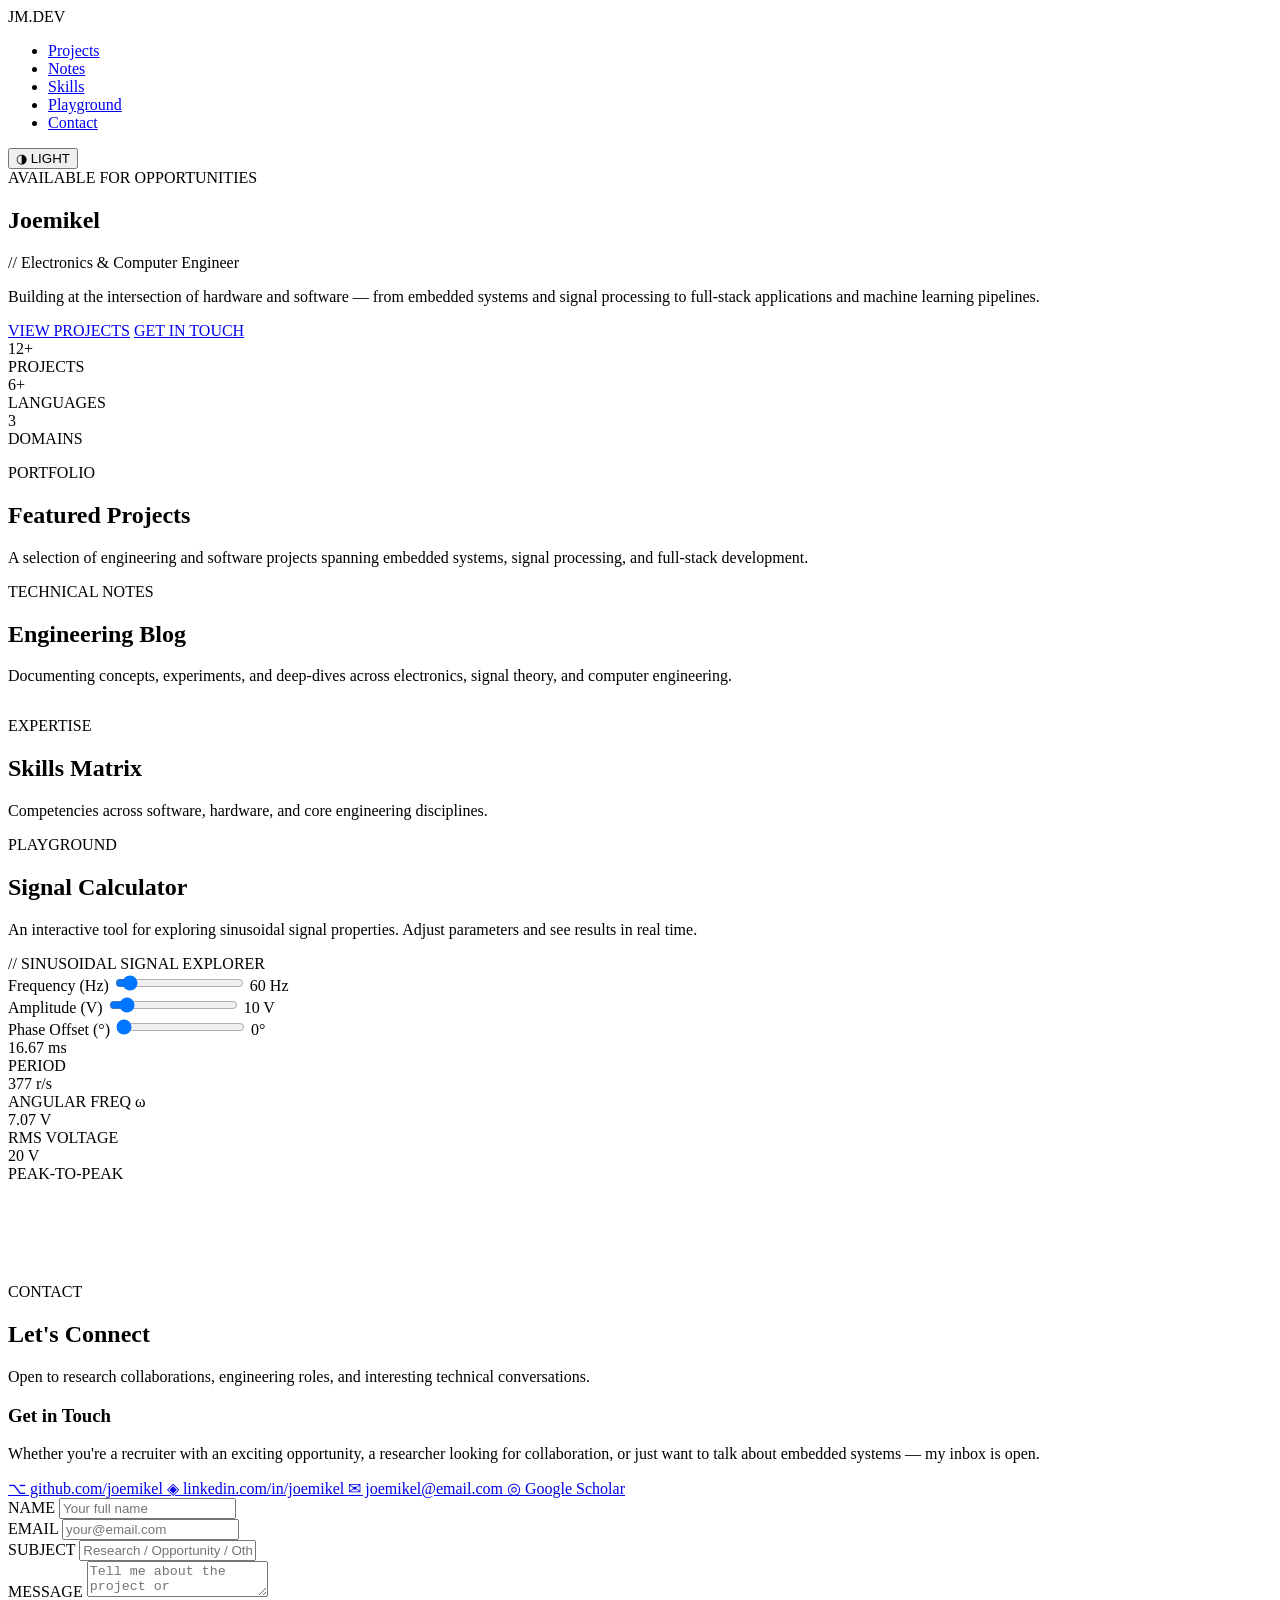
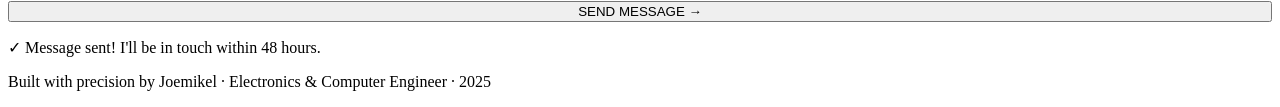
==== index.html @ c502a972 "Rename index.html.html to index.html" ====
<!DOCTYPE html>
<html lang="en">

<head>
  <meta charset="UTF-8" />
  <meta name="viewport" content="width=device-width, initial-scale=1.0" />
  <meta name="description"
    content="Joemikel — Electronics & Computer Engineer. Portfolio of projects in signal processing, embedded systems, and full-stack development." />
  <title>Joemikel — Engineer & Developer</title>

  <!-- =============================================
       FONTS — loaded from Google Fonts
       Space Mono  → used for code labels, tags, nav logo
       Syne        → used for headings and body text
  ================================================ -->
  <link rel="preconnect" href="https://fonts.googleapis.com" />
  <link
    href="https://fonts.googleapis.com/css2?family=Space+Mono:ital,wght@0,400;0,700;1,400&family=Syne:wght@400;600;700;800&display=swap"
    rel="stylesheet" />
  <link rel="stylesheet" href="JOEMIKEL'S_WEBSITE.CSS">
  <script src="JOEMIKEL'S_WEBSITE.js" defer></script>
</head>
<body>

  <!-- =============================================
       NAVIGATION
       Edit: logo text, nav link labels
  ================================================ -->
  <nav>
    <div class="nav-logo">JM.DEV</div>
    <ul class="nav-links">
      <li><a href="#projects">Projects</a></li>
      <li><a href="#blog">Notes</a></li>
      <li><a href="#skills">Skills</a></li>
      <li><a href="#interactive">Playground</a></li>
      <li><a href="#contact">Contact</a></li>
    </ul>
    <button class="theme-btn" onclick="toggleTheme()" id="themeBtn">◑ LIGHT</button>
  </nav>


  <!-- =============================================
       HERO SECTION
       Edit: eyebrow text, name, title, description,
             and the three stat numbers/labels
  ================================================ -->
  <section id="hero">
    <div class="hero-eyebrow">AVAILABLE FOR OPPORTUNITIES</div>
    <h1 class="hero-name">Joe<span>mikel</span></h1>
    <p class="hero-title">// Electronics &amp; Computer Engineer</p>
    <p class="hero-desc">
      Building at the intersection of hardware and software — from embedded systems
      and signal processing to full-stack applications and machine learning pipelines.
    </p>
    <div class="hero-cta">
      <a href="#projects" class="btn-primary">VIEW PROJECTS</a>
      <a href="#contact" class="btn-outline">GET IN TOUCH</a>
    </div>
    <div class="hero-stats">
      <div class="stat-item">
        <div class="stat-num">12+</div>
        <div class="stat-label">PROJECTS</div>
      </div>
      <div class="stat-item">
        <div class="stat-num">6+</div>
        <div class="stat-label">LANGUAGES</div>
      </div>
      <div class="stat-item">
        <div class="stat-num">3</div>
        <div class="stat-label">DOMAINS</div>
      </div>
    </div>
  </section>


  <!-- TECH STACK MARQUEE (content generated by JS) -->
  <div class="marquee-wrap">
    <div class="marquee-inner" id="marqueeInner"></div>
  </div>


  <!-- =============================================
       PROJECTS SECTION
       Edit: projects array in the <script> below
  ================================================ -->
  <section id="projects">
    <div class="reveal">
      <p class="section-tag">PORTFOLIO</p>
      <h2 class="section-title">Featured Projects</h2>
      <p class="section-sub">
        A selection of engineering and software projects spanning embedded systems,
        signal processing, and full-stack development.
      </p>
    </div>
    <div class="grid-3 reveal" id="projectGrid"></div>
  </section>


  <!-- =============================================
       BLOG / TECHNICAL NOTES SECTION
       Edit: posts array in the <script> below
  ================================================ -->
  <section id="blog">
    <div class="reveal">
      <p class="section-tag">TECHNICAL NOTES</p>
      <h2 class="section-title">Engineering Blog</h2>
      <p class="section-sub">
        Documenting concepts, experiments, and deep-dives across electronics,
        signal theory, and computer engineering.
      </p>
    </div>
    <div style="display:flex; flex-direction:column; gap:1.25rem" id="blogGrid" class="reveal"></div>
  </section>


  <!-- =============================================
       SKILLS MATRIX SECTION
       Edit: skillCats array in the <script> below
  ================================================ -->
  <section id="skills">
    <div class="reveal">
      <p class="section-tag">EXPERTISE</p>
      <h2 class="section-title">Skills Matrix</h2>
      <p class="section-sub">
        Competencies across software, hardware, and core engineering disciplines.
      </p>
    </div>
    <div class="skills-grid reveal" id="skillsGrid"></div>
  </section>


  <!-- =============================================
       INTERACTIVE SIGNAL CALCULATOR
       The sliders drive JS calculations in real time.
       Waveform is drawn on a <canvas> element.
  ================================================ -->
  <section id="interactive">
    <div class="reveal">
      <p class="section-tag">PLAYGROUND</p>
      <h2 class="section-title">Signal Calculator</h2>
      <p class="section-sub">
        An interactive tool for exploring sinusoidal signal properties.
        Adjust parameters and see results in real time.
      </p>
    </div>
    <div class="widget-wrap reveal">
      <div class="widget-title">// SINUSOIDAL SIGNAL EXPLORER</div>

      <div class="widget-row">
        <span class="widget-label">Frequency (Hz)</span>
        <input type="range" class="widget-slider" min="1" max="1000" value="60" id="freq" oninput="updateSignal()" />
        <span class="widget-val" id="freqVal">60 Hz</span>
      </div>

      <div class="widget-row">
        <span class="widget-label">Amplitude (V)</span>
        <input type="range" class="widget-slider" min="1" max="100" value="10" id="amp" oninput="updateSignal()" />
        <span class="widget-val" id="ampVal">10 V</span>
      </div>

      <div class="widget-row">
        <span class="widget-label">Phase Offset (°)</span>
        <input type="range" class="widget-slider" min="0" max="360" value="0" id="phase" oninput="updateSignal()" />
        <span class="widget-val" id="phaseVal">0°</span>
      </div>

      <div class="widget-output">
        <div class="out-item">
          <div class="out-num" id="outPeriod">16.67 ms</div>
          <div class="out-label">PERIOD</div>
        </div>
        <div class="out-item">
          <div class="out-num" id="outOmega">377 r/s</div>
          <div class="out-label">ANGULAR FREQ ω</div>
        </div>
        <div class="out-item">
          <div class="out-num" id="outRMS">7.07 V</div>
          <div class="out-label">RMS VOLTAGE</div>
        </div>
        <div class="out-item">
          <div class="out-num" id="outPkPk">20 V</div>
          <div class="out-label">PEAK-TO-PEAK</div>
        </div>
      </div>

      <canvas class="wave-canvas" id="waveCanvas" height="80"></canvas>
    </div>
  </section>


  <!-- =============================================
       CONTACT SECTION
       Edit: social link hrefs, email address, intro text
  ================================================ -->
  <section id="contact">
    <div class="reveal">
      <p class="section-tag">CONTACT</p>
      <h2 class="section-title">Let's Connect</h2>
      <p class="section-sub">
        Open to research collaborations, engineering roles,
        and interesting technical conversations.
      </p>
    </div>

    <div class="contact-wrap reveal">

      <!-- LEFT COLUMN: info + social links -->
      <div class="contact-info">
        <h3>Get in Touch</h3>
        <p>
          Whether you're a recruiter with an exciting opportunity, a researcher
          looking for collaboration, or just want to talk about embedded systems
          — my inbox is open.
        </p>
        <div class="social-links">
          <!-- Edit the href values with your real URLs -->
          <a href="https://github.com/YOUR_USERNAME" class="social-link" target="_blank">
            <span class="social-icon">⌥</span> github.com/joemikel
          </a>
          <a href="https://linkedin.com/in/YOUR_PROFILE" class="social-link" target="_blank">
            <span class="social-icon">◈</span> linkedin.com/in/joemikel
          </a>
          <a href="mailto:your@email.com" class="social-link">
            <span class="social-icon">✉</span> joemikel@email.com
          </a>
          <a href="https://scholar.google.com" class="social-link" target="_blank">
            <span class="social-icon">◎</span> Google Scholar
          </a>
        </div>
      </div>

      <!-- RIGHT COLUMN: contact form -->
      <div>
        <div class="form-group">
          <label>NAME</label>
          <input type="text" placeholder="Your full name" id="cName" />
        </div>
        <div class="form-group">
          <label>EMAIL</label>
          <input type="email" placeholder="your@email.com" id="cEmail" />
        </div>
        <div class="form-group">
          <label>SUBJECT</label>
          <input type="text" placeholder="Research / Opportunity / Other" id="cSubject" />
        </div>
        <div class="form-group">
          <label>MESSAGE</label>
          <textarea placeholder="Tell me about the project or opportunity..." id="cMsg"></textarea>
        </div>
        <button class="btn-primary" onclick="submitForm()" style="width:100%; justify-content:center">
          SEND MESSAGE →
        </button>
        <p class="form-success" id="formSuccess">
          ✓ Message sent! I'll be in touch within 48 hours.
        </p>
      </div>

    </div>
  </section>


  <!-- FOOTER -->
  <footer>
    <p>
      Built with precision by <span>Joemikel</span> ·
      Electronics &amp; Computer Engineer ·
      <span>2025</span>
    </p>
  </footer>

</body>

</html>
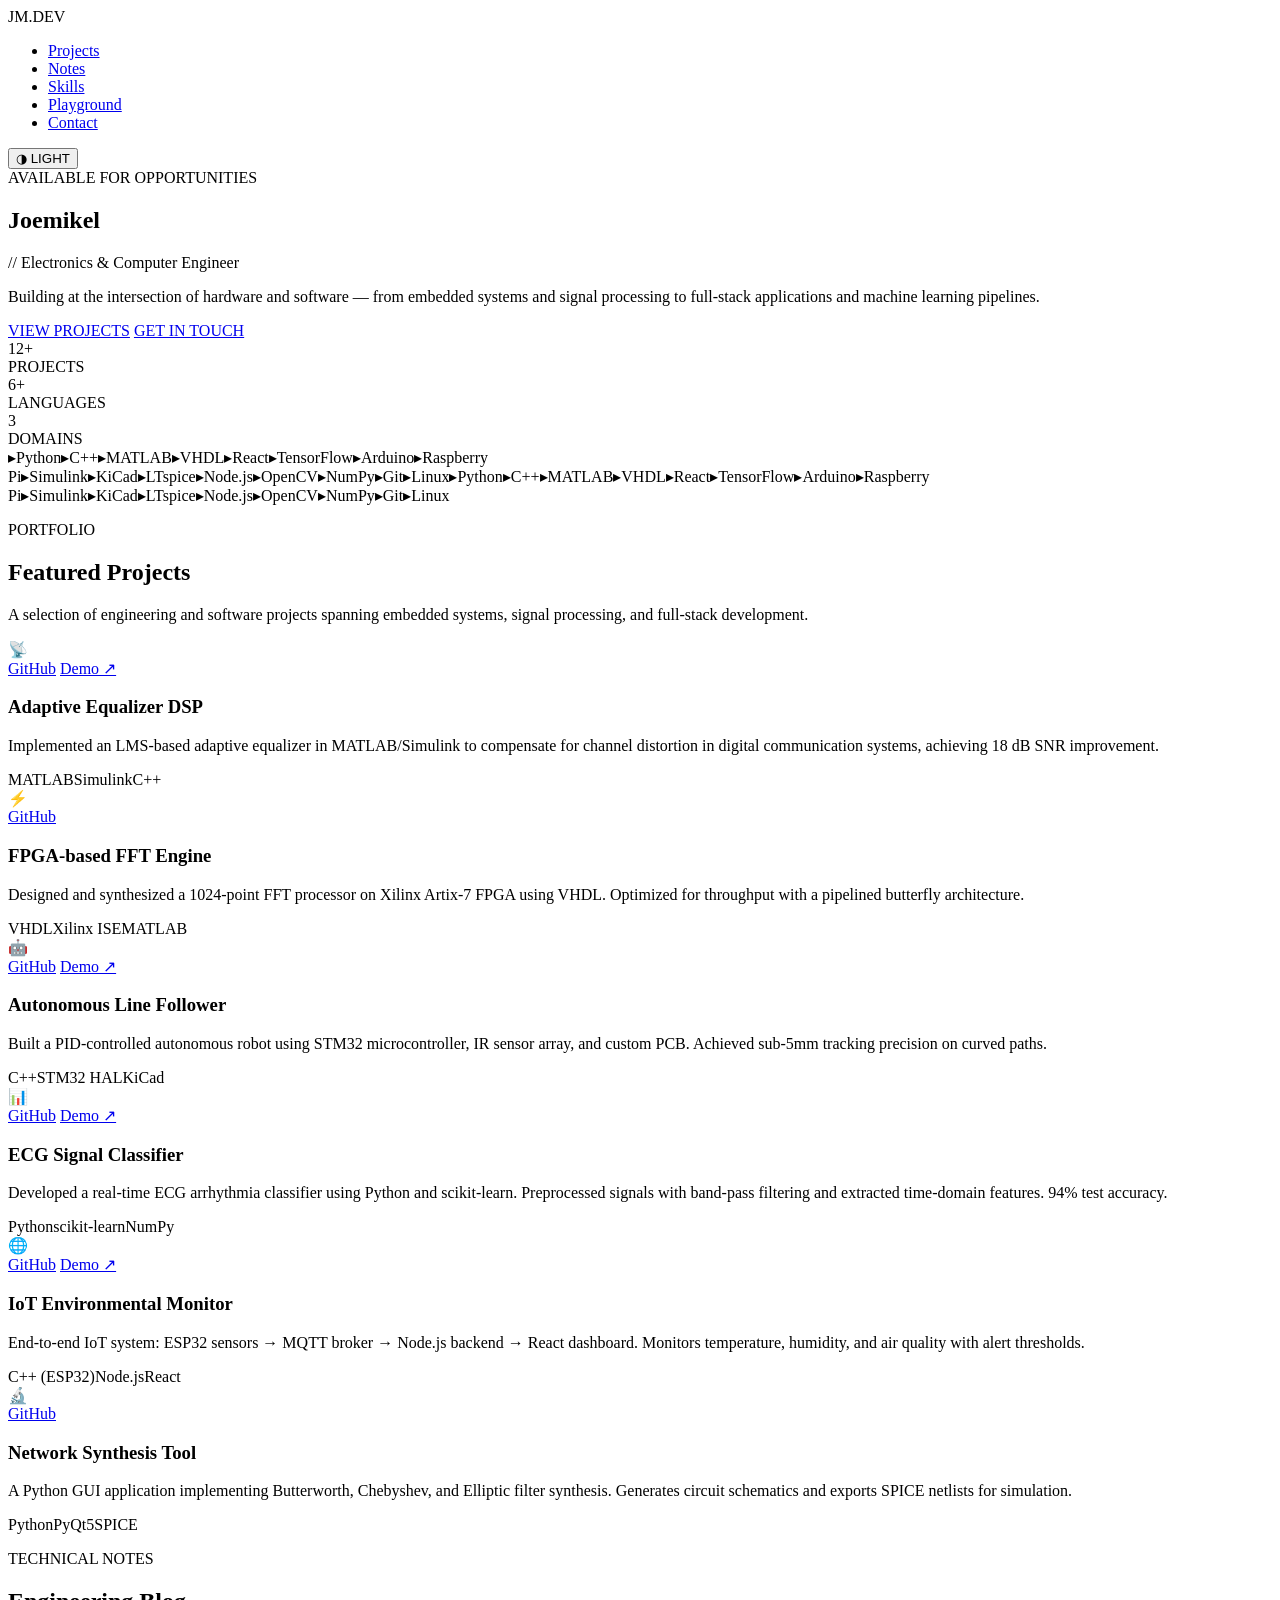
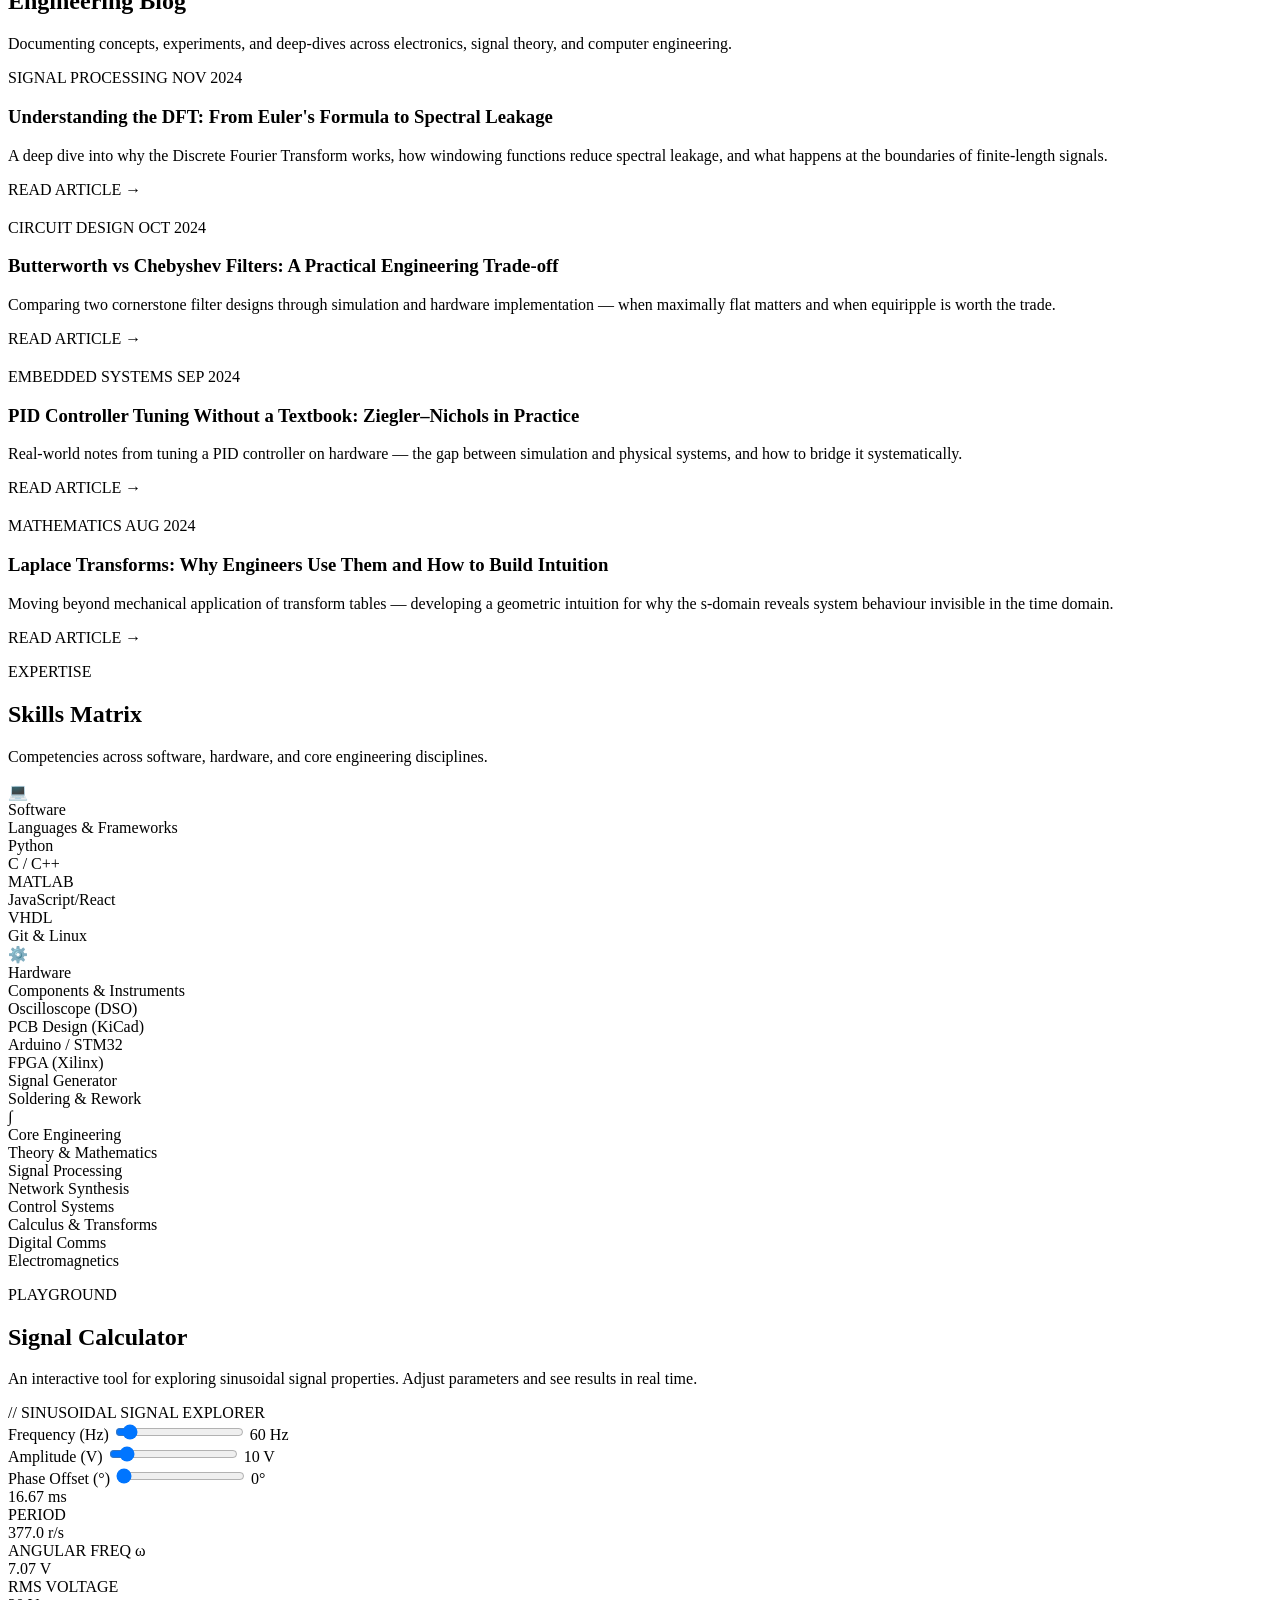
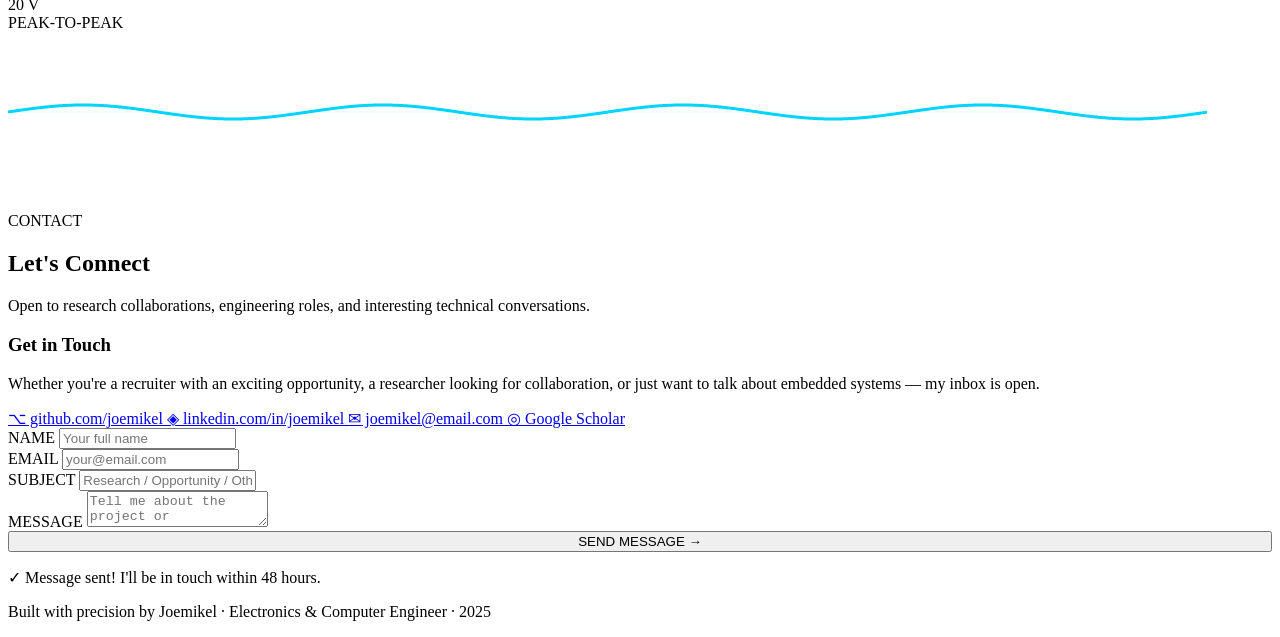
==== commit 5b0629ec: "Update index.html" ====
--- a/index.html
+++ b/index.html
@@ -17,8 +17,8 @@
   <link
     href="https://fonts.googleapis.com/css2?family=Space+Mono:ital,wght@0,400;0,700;1,400&family=Syne:wght@400;600;700;800&display=swap"
     rel="stylesheet" />
-  <link rel="stylesheet" href="JOEMIKEL'S_WEBSITE.CSS">
-  <script src="JOEMIKEL'S_WEBSITE.js" defer></script>
+  <link rel="stylesheet" href="index.CSS">
+  <script src="index.js" defer></script>
 </head>
 <body>
 
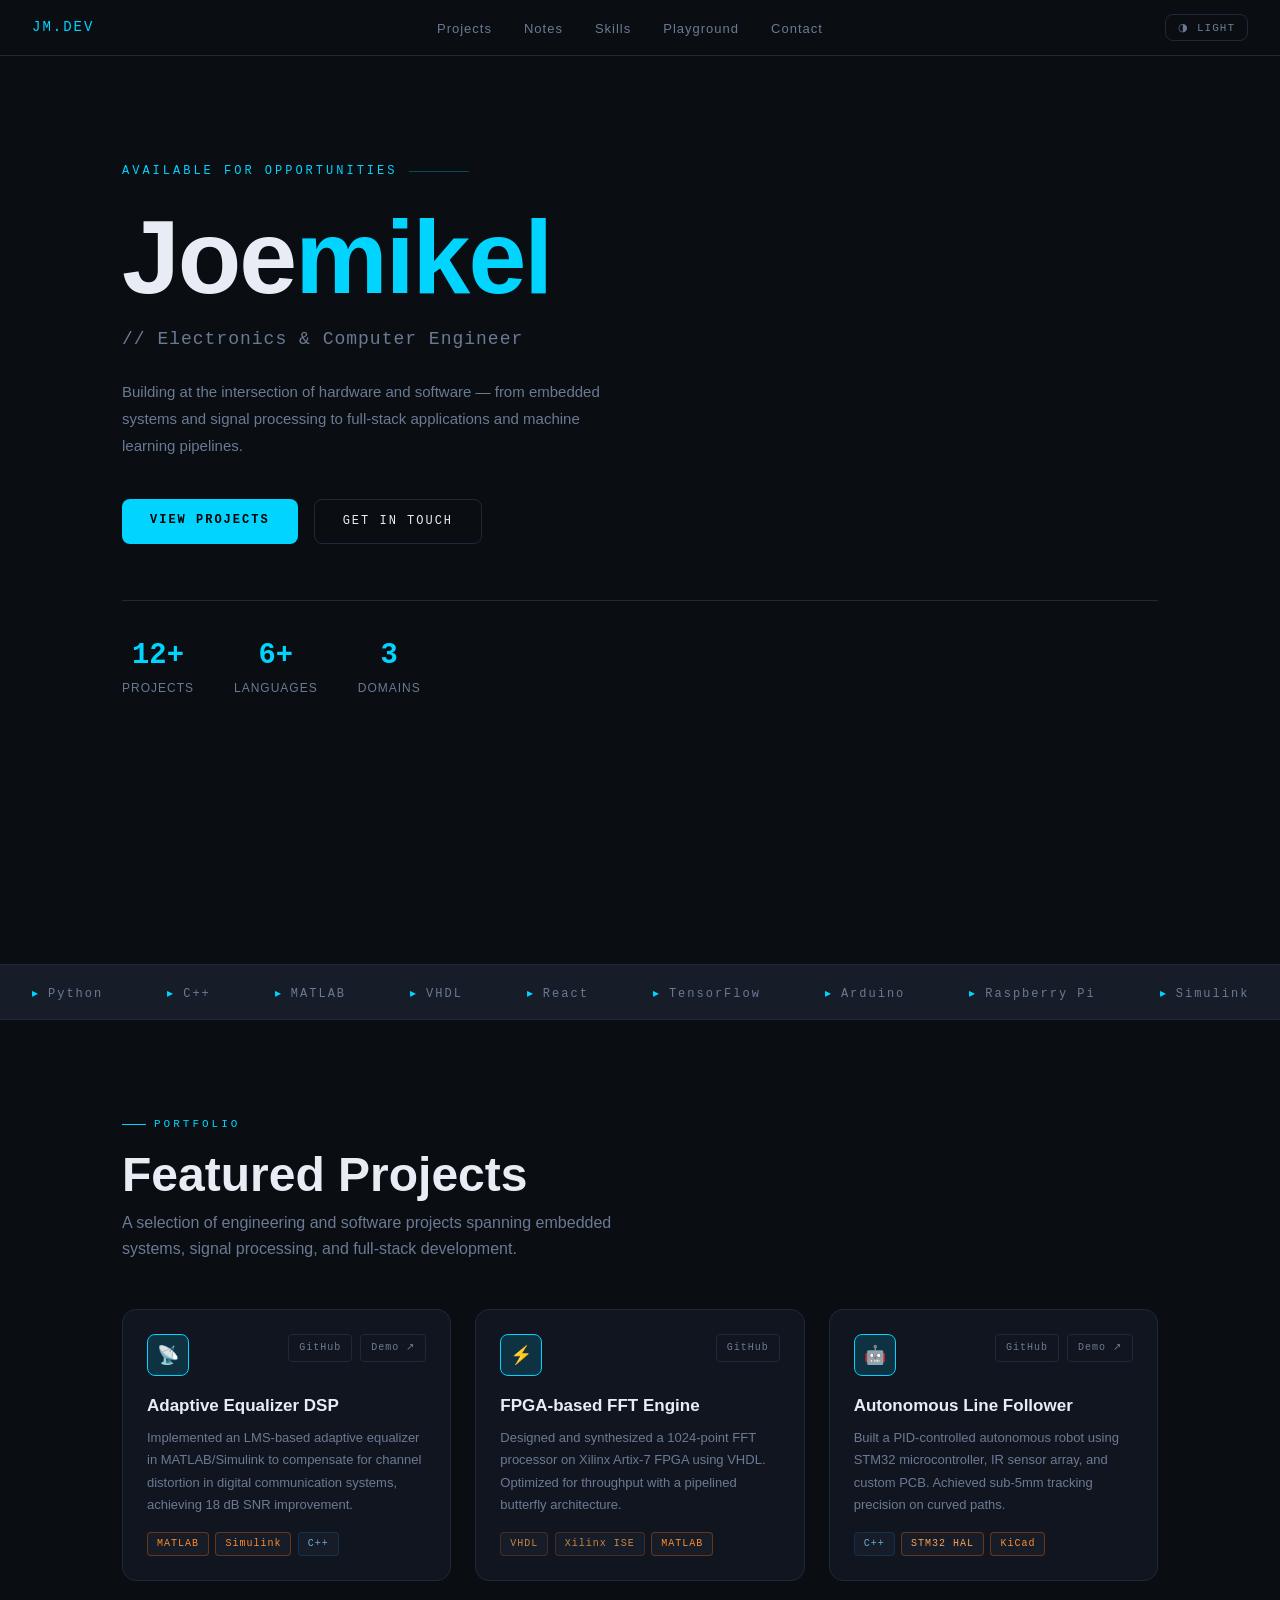
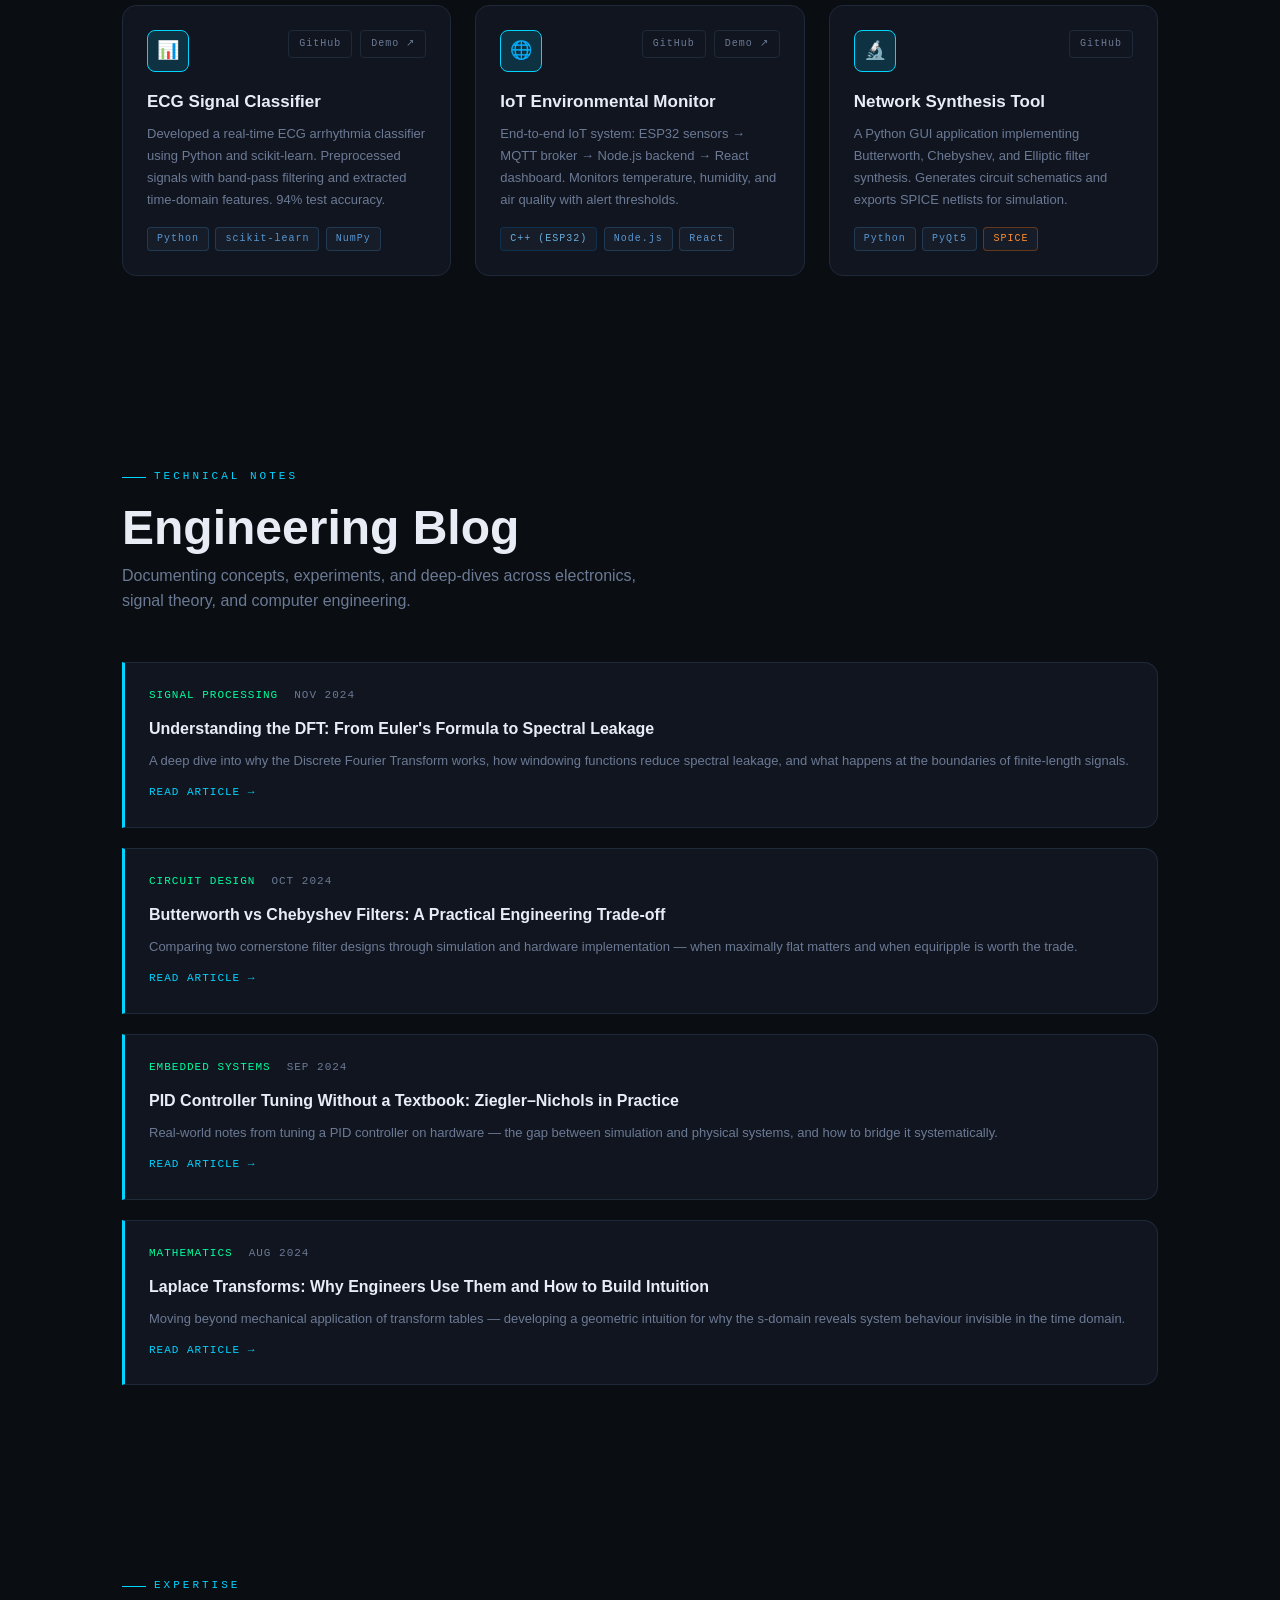
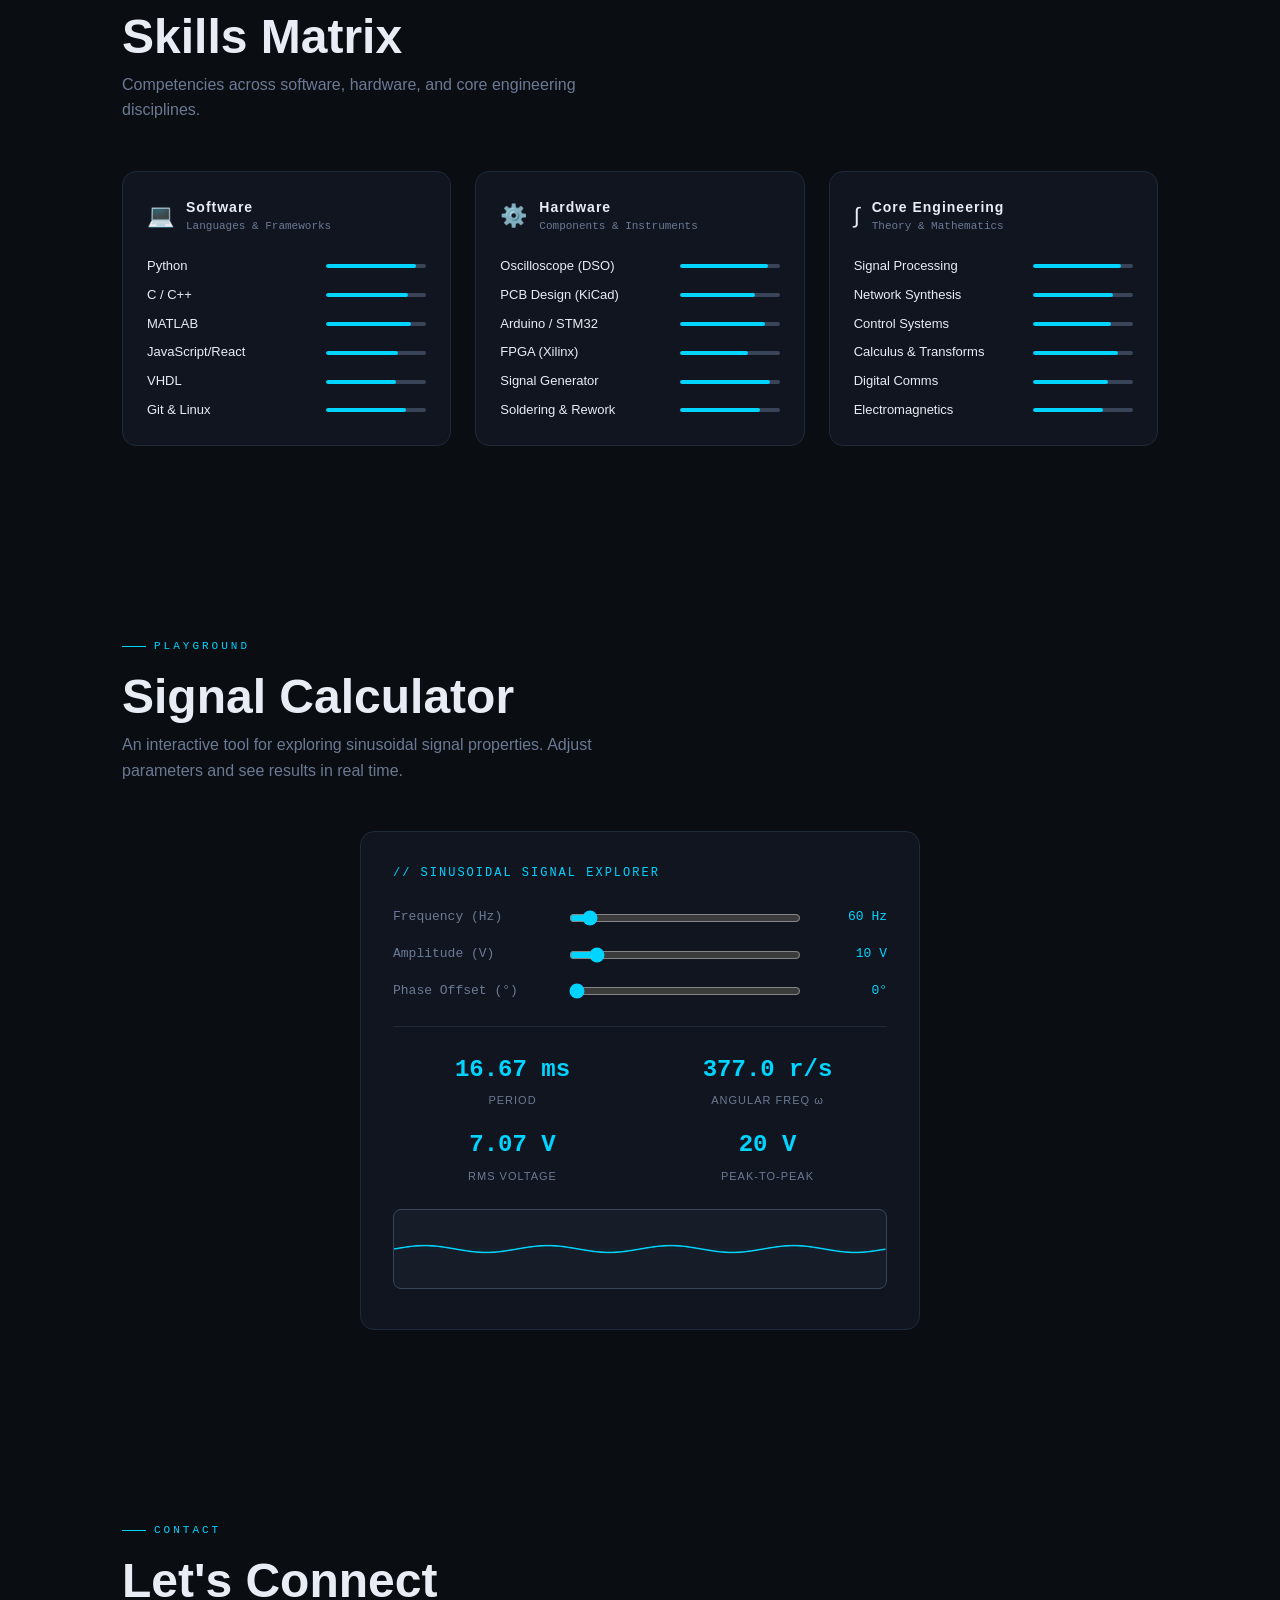
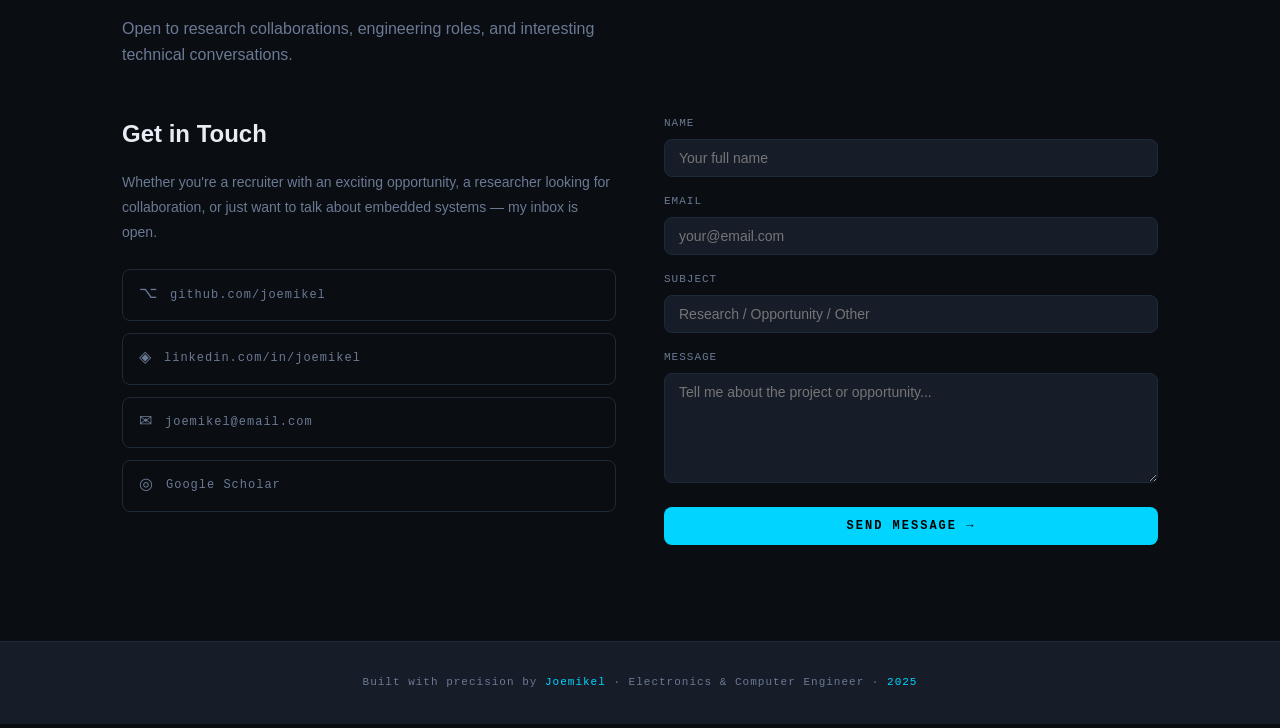
==== commit de871216: "Update index.html" ====
--- a/index.html
+++ b/index.html
@@ -17,7 +17,7 @@
   <link
     href="https://fonts.googleapis.com/css2?family=Space+Mono:ital,wght@0,400;0,700;1,400&family=Syne:wght@400;600;700;800&display=swap"
     rel="stylesheet" />
-  <link rel="stylesheet" href="index.CSS">
+  <link rel="stylesheet" href="index.css">
   <script src="index.js" defer></script>
 </head>
 <body>
--- a/index.css
+++ b/index.css
@@ -0,0 +1,874 @@
+    /* ============================================
+       RESET & BASE
+    ============================================ */
+    * {
+        margin: 0;
+        padding: 0;
+        box-sizing: border-box;
+    }
+
+    /* ============================================
+       CSS VARIABLES — DARK THEME (default)
+       To change the accent color, edit --accent.
+       To change the background, edit --bg.
+    ============================================ */
+    :root {
+        --bg: #0a0d12;
+        --bg2: #111520;
+        --bg3: #161c28;
+        --card-border: #1e2a3a;
+        --text: #e8edf5;
+        --muted: #6b7a94;
+        --dim: #3a4458;
+        --accent: #00d4ff;
+        /* ← CHANGE THIS to your preferred accent color */
+        --accent2: #0099cc;
+        --accent-glow: rgba(0, 212, 255, 0.15);
+        --green: #00ff9d;
+        --amber: #ffb347;
+        --mono: 'Space Mono', monospace;
+        --sans: 'Syne', sans-serif;
+        --radius: 8px;
+        --radius-lg: 14px;
+    }
+
+    /* ============================================
+       LIGHT THEME — toggled by adding .light to <body>
+    ============================================ */
+    .light {
+        --bg: #f0f4f8;
+        --bg2: #e4ecf4;
+        --bg3: #d8e4f0;
+        --card-border: #c5d5e8;
+        --text: #0d1b2a;
+        --muted: #4a6080;
+        --dim: #9ab0c8;
+        --accent: #0077aa;
+        --accent2: #005580;
+        --accent-glow: rgba(0, 119, 170, 0.1);
+        --green: #007a47;
+        --amber: #b36b00;
+    }
+
+    html {
+        scroll-behavior: smooth;
+    }
+
+    body {
+        background: var(--bg);
+        color: var(--text);
+        font-family: var(--sans);
+        font-size: 16px;
+        line-height: 1.6;
+        transition: background .3s, color .3s;
+        overflow-x: hidden;
+    }
+
+    a {
+        color: var(--accent);
+        text-decoration: none;
+    }
+
+    a:hover {
+        text-decoration: underline;
+    }
+
+    /* ============================================
+       NAVIGATION
+    ============================================ */
+    nav {
+        position: fixed;
+        top: 0;
+        left: 0;
+        right: 0;
+        z-index: 100;
+        background: var(--bg);
+        border-bottom: 1px solid var(--card-border);
+        backdrop-filter: blur(10px);
+        display: flex;
+        align-items: center;
+        justify-content: space-between;
+        padding: 0 2rem;
+        height: 56px;
+    }
+
+    .nav-logo {
+        font-family: var(--mono);
+        font-size: 14px;
+        color: var(--accent);
+        letter-spacing: 2px;
+    }
+
+    .nav-links {
+        display: flex;
+        gap: 2rem;
+        list-style: none;
+    }
+
+    .nav-links a {
+        font-size: 13px;
+        letter-spacing: 1px;
+        color: var(--muted);
+        transition: color .2s;
+    }
+
+    .nav-links a:hover {
+        color: var(--text);
+        text-decoration: none;
+    }
+
+    .theme-btn {
+        background: none;
+        border: 1px solid var(--card-border);
+        color: var(--muted);
+        padding: 6px 12px;
+        border-radius: var(--radius);
+        cursor: pointer;
+        font-family: var(--mono);
+        font-size: 11px;
+        letter-spacing: 1px;
+        transition: all .2s;
+    }
+
+    .theme-btn:hover {
+        border-color: var(--accent);
+        color: var(--accent);
+    }
+
+    /* ============================================
+       SHARED SECTION LAYOUT
+    ============================================ */
+    section {
+        padding: 6rem 2rem;
+        max-width: 1100px;
+        margin: 0 auto;
+    }
+
+    .section-tag {
+        font-family: var(--mono);
+        font-size: 11px;
+        color: var(--accent);
+        letter-spacing: 3px;
+        text-transform: uppercase;
+        margin-bottom: 1rem;
+        display: flex;
+        align-items: center;
+        gap: .5rem;
+    }
+
+    .section-tag::before {
+        content: '';
+        display: inline-block;
+        width: 24px;
+        height: 1px;
+        background: var(--accent);
+    }
+
+    h2.section-title {
+        font-size: clamp(2rem, 5vw, 3rem);
+        font-weight: 800;
+        margin-bottom: .5rem;
+        line-height: 1.1;
+    }
+
+    .section-sub {
+        color: var(--muted);
+        margin-bottom: 3rem;
+        max-width: 520px;
+    }
+
+    /* ============================================
+       HERO SECTION
+       Edit: hero-name, hero-title, hero-desc
+    ============================================ */
+    #hero {
+        min-height: 100vh;
+        display: flex;
+        flex-direction: column;
+        justify-content: center;
+        padding-top: 56px;
+        max-width: 1100px;
+        margin: 0 auto;
+    }
+
+    .hero-eyebrow {
+        font-family: var(--mono);
+        font-size: 12px;
+        color: var(--accent);
+        letter-spacing: 3px;
+        margin-bottom: 1.5rem;
+        display: flex;
+        align-items: center;
+        gap: .75rem;
+    }
+
+    .hero-eyebrow::after {
+        content: '';
+        flex: 1;
+        height: 1px;
+        background: var(--accent);
+        opacity: .3;
+        max-width: 60px;
+    }
+
+    h1.hero-name {
+        font-size: clamp(3rem, 9vw, 6.5rem);
+        font-weight: 800;
+        line-height: 1;
+        margin-bottom: 1rem;
+        letter-spacing: -2px;
+    }
+
+    h1.hero-name span {
+        color: var(--accent);
+    }
+
+    .hero-title {
+        font-family: var(--mono);
+        font-size: clamp(14px, 2vw, 18px);
+        color: var(--muted);
+        margin-bottom: 1.5rem;
+        letter-spacing: 1px;
+    }
+
+    .hero-desc {
+        max-width: 500px;
+        color: var(--muted);
+        line-height: 1.8;
+        margin-bottom: 2.5rem;
+        font-size: 15px;
+    }
+
+    .hero-cta {
+        display: flex;
+        gap: 1rem;
+        flex-wrap: wrap;
+    }
+
+    /* Buttons */
+    .btn-primary {
+        background: var(--accent);
+        color: #000;
+        padding: 12px 28px;
+        border-radius: var(--radius);
+        font-family: var(--mono);
+        font-size: 12px;
+        letter-spacing: 2px;
+        font-weight: 700;
+        border: none;
+        cursor: pointer;
+        transition: all .2s;
+        display: inline-block;
+    }
+
+    .btn-primary:hover {
+        background: var(--accent2);
+        transform: translateY(-1px);
+        text-decoration: none;
+        color: #000;
+    }
+
+    .btn-outline {
+        background: transparent;
+        color: var(--text);
+        padding: 12px 28px;
+        border-radius: var(--radius);
+        font-family: var(--mono);
+        font-size: 12px;
+        letter-spacing: 2px;
+        border: 1px solid var(--card-border);
+        cursor: pointer;
+        transition: all .2s;
+        display: inline-block;
+    }
+
+    .btn-outline:hover {
+        border-color: var(--accent);
+        color: var(--accent);
+        transform: translateY(-1px);
+        text-decoration: none;
+    }
+
+    /* Stats bar */
+    .hero-stats {
+        display: flex;
+        gap: 2.5rem;
+        margin-top: 3.5rem;
+        padding-top: 2rem;
+        border-top: 1px solid var(--card-border);
+    }
+
+    .stat-item {
+        text-align: center;
+    }
+
+    .stat-num {
+        font-size: 1.8rem;
+        font-weight: 800;
+        color: var(--accent);
+        font-family: var(--mono);
+    }
+
+    .stat-label {
+        font-size: 12px;
+        color: var(--muted);
+        letter-spacing: 1px;
+    }
+
+    /* ============================================
+       TECH STACK MARQUEE
+       Edit: techStack array in the JS section below
+    ============================================ */
+    .marquee-wrap {
+        background: var(--bg3);
+        border-top: 1px solid var(--card-border);
+        border-bottom: 1px solid var(--card-border);
+        padding: 14px 0;
+        overflow: hidden;
+        white-space: nowrap;
+        margin-top: 4rem;
+    }
+
+    .marquee-inner {
+        display: inline-block;
+        animation: marquee 22s linear infinite;
+    }
+
+    .marquee-item {
+        display: inline-block;
+        font-family: var(--mono);
+        font-size: 12px;
+        color: var(--muted);
+        letter-spacing: 2px;
+        margin: 0 2rem;
+    }
+
+    .marquee-item span {
+        color: var(--accent);
+        margin-right: .5rem;
+    }
+
+    @keyframes marquee {
+        from {
+            transform: translateX(0);
+        }
+
+        to {
+            transform: translateX(-50%);
+        }
+    }
+
+    /* ============================================
+       PROJECT CARDS
+       Edit: projects array in the JS section below
+    ============================================ */
+    .grid-3 {
+        display: grid;
+        grid-template-columns: repeat(auto-fill, minmax(300px, 1fr));
+        gap: 1.5rem;
+    }
+
+    .card {
+        background: var(--bg2);
+        border: 1px solid var(--card-border);
+        border-radius: var(--radius-lg);
+        padding: 1.5rem;
+        transition: border-color .2s, transform .2s;
+    }
+
+    .card:hover {
+        border-color: var(--accent);
+        transform: translateY(-2px);
+    }
+
+    .card-header {
+        display: flex;
+        justify-content: space-between;
+        align-items: flex-start;
+        margin-bottom: 1rem;
+    }
+
+    .card-icon {
+        width: 42px;
+        height: 42px;
+        background: var(--accent-glow);
+        border: 1px solid var(--accent);
+        border-radius: var(--radius);
+        display: flex;
+        align-items: center;
+        justify-content: center;
+        font-size: 18px;
+    }
+
+    .card-links {
+        display: flex;
+        gap: .5rem;
+    }
+
+    .link-btn {
+        font-family: var(--mono);
+        font-size: 10px;
+        letter-spacing: 1px;
+        padding: 5px 10px;
+        border: 1px solid var(--card-border);
+        border-radius: 4px;
+        color: var(--muted);
+        transition: all .2s;
+    }
+
+    .link-btn:hover {
+        border-color: var(--accent);
+        color: var(--accent);
+        text-decoration: none;
+    }
+
+    .card h3 {
+        font-size: 17px;
+        font-weight: 700;
+        margin-bottom: .5rem;
+    }
+
+    .card p {
+        font-size: 13px;
+        color: var(--muted);
+        margin-bottom: 1rem;
+        line-height: 1.7;
+    }
+
+    /* Language Tags */
+    .tags {
+        display: flex;
+        flex-wrap: wrap;
+        gap: .4rem;
+    }
+
+    .tag {
+        font-family: var(--mono);
+        font-size: 10px;
+        letter-spacing: 1px;
+        padding: 3px 9px;
+        border-radius: 4px;
+        background: var(--bg3);
+        border: 1px solid var(--dim);
+        color: var(--muted);
+    }
+
+    /* Color-coded language tags — add more as needed */
+    .tag.py {
+        border-color: #3776ab55;
+        color: #5898d4;
+    }
+
+    /* Python — blue  */
+    .tag.cpp {
+        border-color: #00599c55;
+        color: #6aaddb;
+    }
+
+    /* C++    — cyan  */
+    .tag.mat {
+        border-color: #ff6c0055;
+        color: #ff8c2a;
+    }
+
+    /* MATLAB — orange */
+    .tag.vhd {
+        border-color: #a0522d55;
+        color: #cd853f;
+    }
+
+    /* VHDL   — brown */
+    .tag.c {
+        border-color: #ff6c0055;
+        color: #ff9f50;
+    }
+
+    /* C      — amber */
+    .tag.js {
+        border-color: #f7df1e55;
+        color: #c9b400;
+    }
+
+    /* JS     — yellow */
+
+    /* ============================================
+       BLOG / TECHNICAL NOTES
+       Edit: posts array in the JS section below
+    ============================================ */
+    .blog-card {
+        border-left: 3px solid var(--accent);
+        background: var(--bg2);
+        border-radius: 0 var(--radius-lg) var(--radius-lg) 0;
+        border-top: 1px solid var(--card-border);
+        border-right: 1px solid var(--card-border);
+        border-bottom: 1px solid var(--card-border);
+        padding: 1.5rem;
+        transition: all .2s;
+    }
+
+    .blog-card:hover {
+        background: var(--bg3);
+    }
+
+    .blog-meta {
+        font-family: var(--mono);
+        font-size: 11px;
+        color: var(--muted);
+        letter-spacing: 1px;
+        margin-bottom: .75rem;
+        display: flex;
+        gap: 1rem;
+    }
+
+    .blog-cat {
+        color: var(--green);
+    }
+
+    .blog-card h3 {
+        font-size: 16px;
+        font-weight: 700;
+        margin-bottom: .5rem;
+    }
+
+    .blog-card p {
+        font-size: 13px;
+        color: var(--muted);
+        line-height: 1.7;
+    }
+
+    .read-more {
+        font-family: var(--mono);
+        font-size: 11px;
+        color: var(--accent);
+        letter-spacing: 1px;
+        display: inline-flex;
+        align-items: center;
+        gap: .3rem;
+        margin-top: .75rem;
+        cursor: pointer;
+    }
+
+    /* ============================================
+       SKILLS MATRIX
+       Edit: skillCats array in the JS section below
+    ============================================ */
+    .skills-grid {
+        display: grid;
+        grid-template-columns: repeat(auto-fill, minmax(280px, 1fr));
+        gap: 1.5rem;
+    }
+
+    .skill-cat {
+        background: var(--bg2);
+        border: 1px solid var(--card-border);
+        border-radius: var(--radius-lg);
+        padding: 1.5rem;
+    }
+
+    .skill-cat-header {
+        display: flex;
+        align-items: center;
+        gap: .75rem;
+        margin-bottom: 1.25rem;
+    }
+
+    .skill-cat-icon {
+        font-size: 22px;
+    }
+
+    .skill-cat-title {
+        font-size: 14px;
+        font-weight: 700;
+        letter-spacing: 1px;
+    }
+
+    .skill-cat-sub {
+        font-size: 11px;
+        color: var(--muted);
+        font-family: var(--mono);
+    }
+
+    .skill-list {
+        display: flex;
+        flex-direction: column;
+        gap: .5rem;
+    }
+
+    .skill-item {
+        display: flex;
+        align-items: center;
+        justify-content: space-between;
+        font-size: 13px;
+    }
+
+    .skill-bar-wrap {
+        width: 100px;
+        height: 4px;
+        background: var(--dim);
+        border-radius: 2px;
+        overflow: hidden;
+    }
+
+    .skill-bar {
+        height: 100%;
+        border-radius: 2px;
+        background: var(--accent);
+        transition: width 1s ease;
+    }
+
+    /* ============================================
+       SIGNAL CALCULATOR (Interactive Widget)
+    ============================================ */
+    .widget-wrap {
+        background: var(--bg2);
+        border: 1px solid var(--card-border);
+        border-radius: var(--radius-lg);
+        padding: 2rem;
+        max-width: 560px;
+        margin: 0 auto;
+    }
+
+    .widget-title {
+        font-family: var(--mono);
+        font-size: 12px;
+        letter-spacing: 2px;
+        color: var(--accent);
+        margin-bottom: 1.5rem;
+    }
+
+    .widget-row {
+        display: flex;
+        align-items: center;
+        justify-content: space-between;
+        margin-bottom: 1rem;
+        gap: 1rem;
+    }
+
+    .widget-label {
+        font-size: 13px;
+        color: var(--muted);
+        font-family: var(--mono);
+        min-width: 160px;
+    }
+
+    .widget-slider {
+        flex: 1;
+        accent-color: var(--accent);
+    }
+
+    .widget-val {
+        font-family: var(--mono);
+        font-size: 13px;
+        color: var(--accent);
+        min-width: 70px;
+        text-align: right;
+    }
+
+    .widget-output {
+        margin-top: 1.5rem;
+        padding-top: 1.5rem;
+        border-top: 1px solid var(--card-border);
+        display: grid;
+        grid-template-columns: 1fr 1fr;
+        gap: 1rem;
+    }
+
+    .out-item {
+        text-align: center;
+    }
+
+    .out-num {
+        font-family: var(--mono);
+        font-size: 1.5rem;
+        font-weight: 700;
+        color: var(--accent);
+    }
+
+    .out-label {
+        font-size: 11px;
+        color: var(--muted);
+        letter-spacing: 1px;
+        margin-top: .2rem;
+    }
+
+    .wave-canvas {
+        width: 100%;
+        height: 80px;
+        margin-top: 1.5rem;
+        border: 1px solid var(--dim);
+        border-radius: var(--radius);
+        background: var(--bg3);
+    }
+
+    /* ============================================
+       CONTACT SECTION
+       Edit: social links in the HTML below
+    ============================================ */
+    .contact-wrap {
+        display: grid;
+        grid-template-columns: 1fr 1fr;
+        gap: 3rem;
+        align-items: start;
+    }
+
+    .contact-info h3 {
+        font-size: 1.5rem;
+        font-weight: 700;
+        margin-bottom: 1rem;
+    }
+
+    .contact-info p {
+        color: var(--muted);
+        font-size: 14px;
+        line-height: 1.8;
+        margin-bottom: 1.5rem;
+    }
+
+    .social-links {
+        display: flex;
+        flex-direction: column;
+        gap: .75rem;
+    }
+
+    .social-link {
+        display: flex;
+        align-items: center;
+        gap: .75rem;
+        font-family: var(--mono);
+        font-size: 12px;
+        letter-spacing: 1px;
+        color: var(--muted);
+        padding: .75rem 1rem;
+        border: 1px solid var(--card-border);
+        border-radius: var(--radius);
+        transition: all .2s;
+    }
+
+    .social-link:hover {
+        border-color: var(--accent);
+        color: var(--accent);
+        text-decoration: none;
+    }
+
+    .social-icon {
+        font-size: 16px;
+    }
+
+    .form-group {
+        margin-bottom: 1rem;
+    }
+
+    .form-group label {
+        display: block;
+        font-family: var(--mono);
+        font-size: 11px;
+        letter-spacing: 1px;
+        color: var(--muted);
+        margin-bottom: .4rem;
+    }
+
+    .form-group input,
+    .form-group textarea {
+        width: 100%;
+        background: var(--bg3);
+        border: 1px solid var(--card-border);
+        border-radius: var(--radius);
+        padding: 10px 14px;
+        color: var(--text);
+        font-family: var(--sans);
+        font-size: 14px;
+        transition: border-color .2s;
+        outline: none;
+    }
+
+    .form-group input:focus,
+    .form-group textarea:focus {
+        border-color: var(--accent);
+    }
+
+    .form-group textarea {
+        min-height: 110px;
+        resize: vertical;
+    }
+
+    .form-success {
+        font-family: var(--mono);
+        font-size: 12px;
+        color: var(--green);
+        letter-spacing: 1px;
+        margin-top: .75rem;
+        display: none;
+    }
+
+    /* ============================================
+       FOOTER
+    ============================================ */
+    footer {
+        background: var(--bg3);
+        border-top: 1px solid var(--card-border);
+        padding: 2rem;
+        text-align: center;
+    }
+
+    footer p {
+        font-family: var(--mono);
+        font-size: 11px;
+        color: var(--muted);
+        letter-spacing: 1px;
+    }
+
+    footer span {
+        color: var(--accent);
+    }
+
+    /* ============================================
+       SCROLL REVEAL ANIMATION
+    ============================================ */
+    .reveal {
+        opacity: 0;
+        transform: translateY(24px);
+        transition: opacity .6s, transform .6s;
+    }
+
+    .reveal.visible {
+        opacity: 1;
+        transform: none;
+    }
+
+    /* ============================================
+       RESPONSIVE — MOBILE
+    ============================================ */
+    @media (max-width: 700px) {
+        nav {
+            padding: 0 1rem;
+        }
+
+        .nav-links {
+            display: none;
+        }
+
+        section {
+            padding: 4rem 1rem;
+        }
+
+        .contact-wrap {
+            grid-template-columns: 1fr;
+        }
+
+        h1.hero-name {
+            letter-spacing: -1px;
+        }
+
+        .hero-stats {
+            gap: 1.5rem;
+        }
+
+        .widget-row {
+            flex-direction: column;
+            align-items: flex-start;
+        }
+
+        .widget-val {
+            text-align: left;
+        }
+    }
